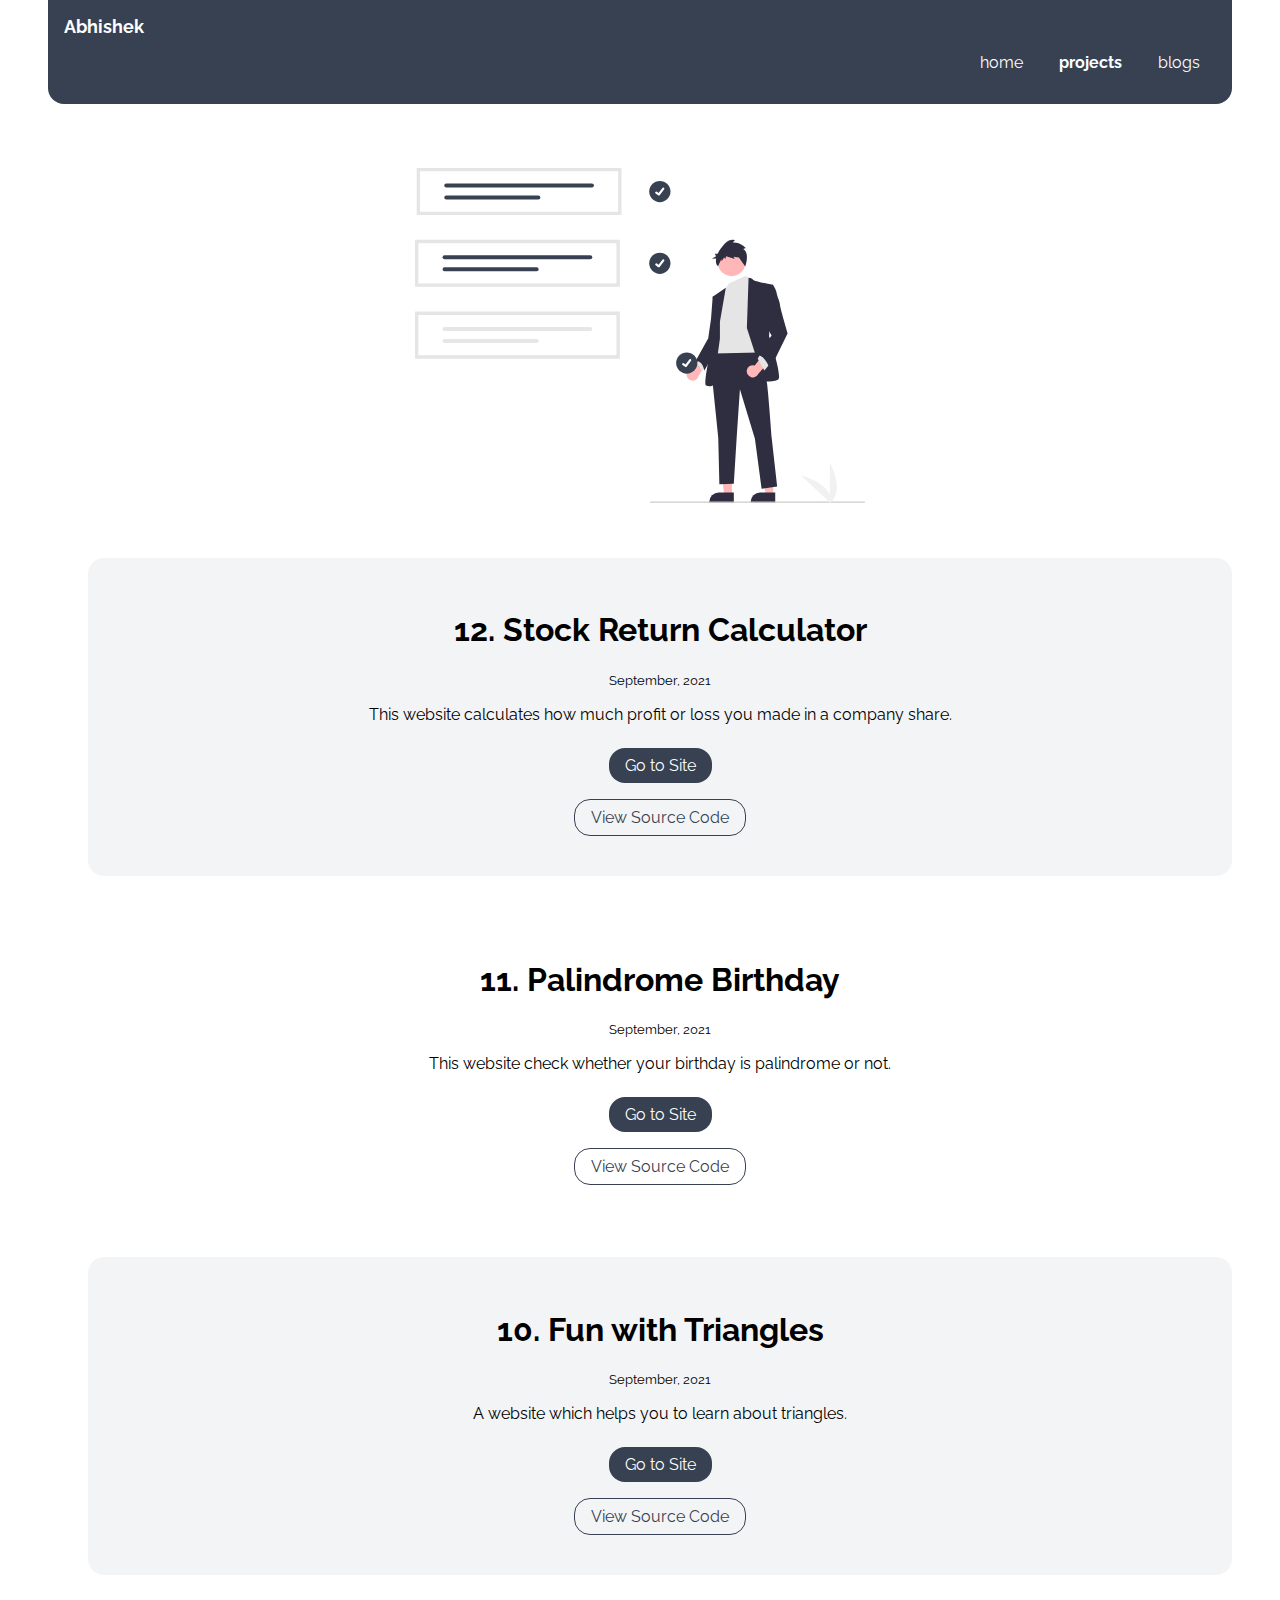
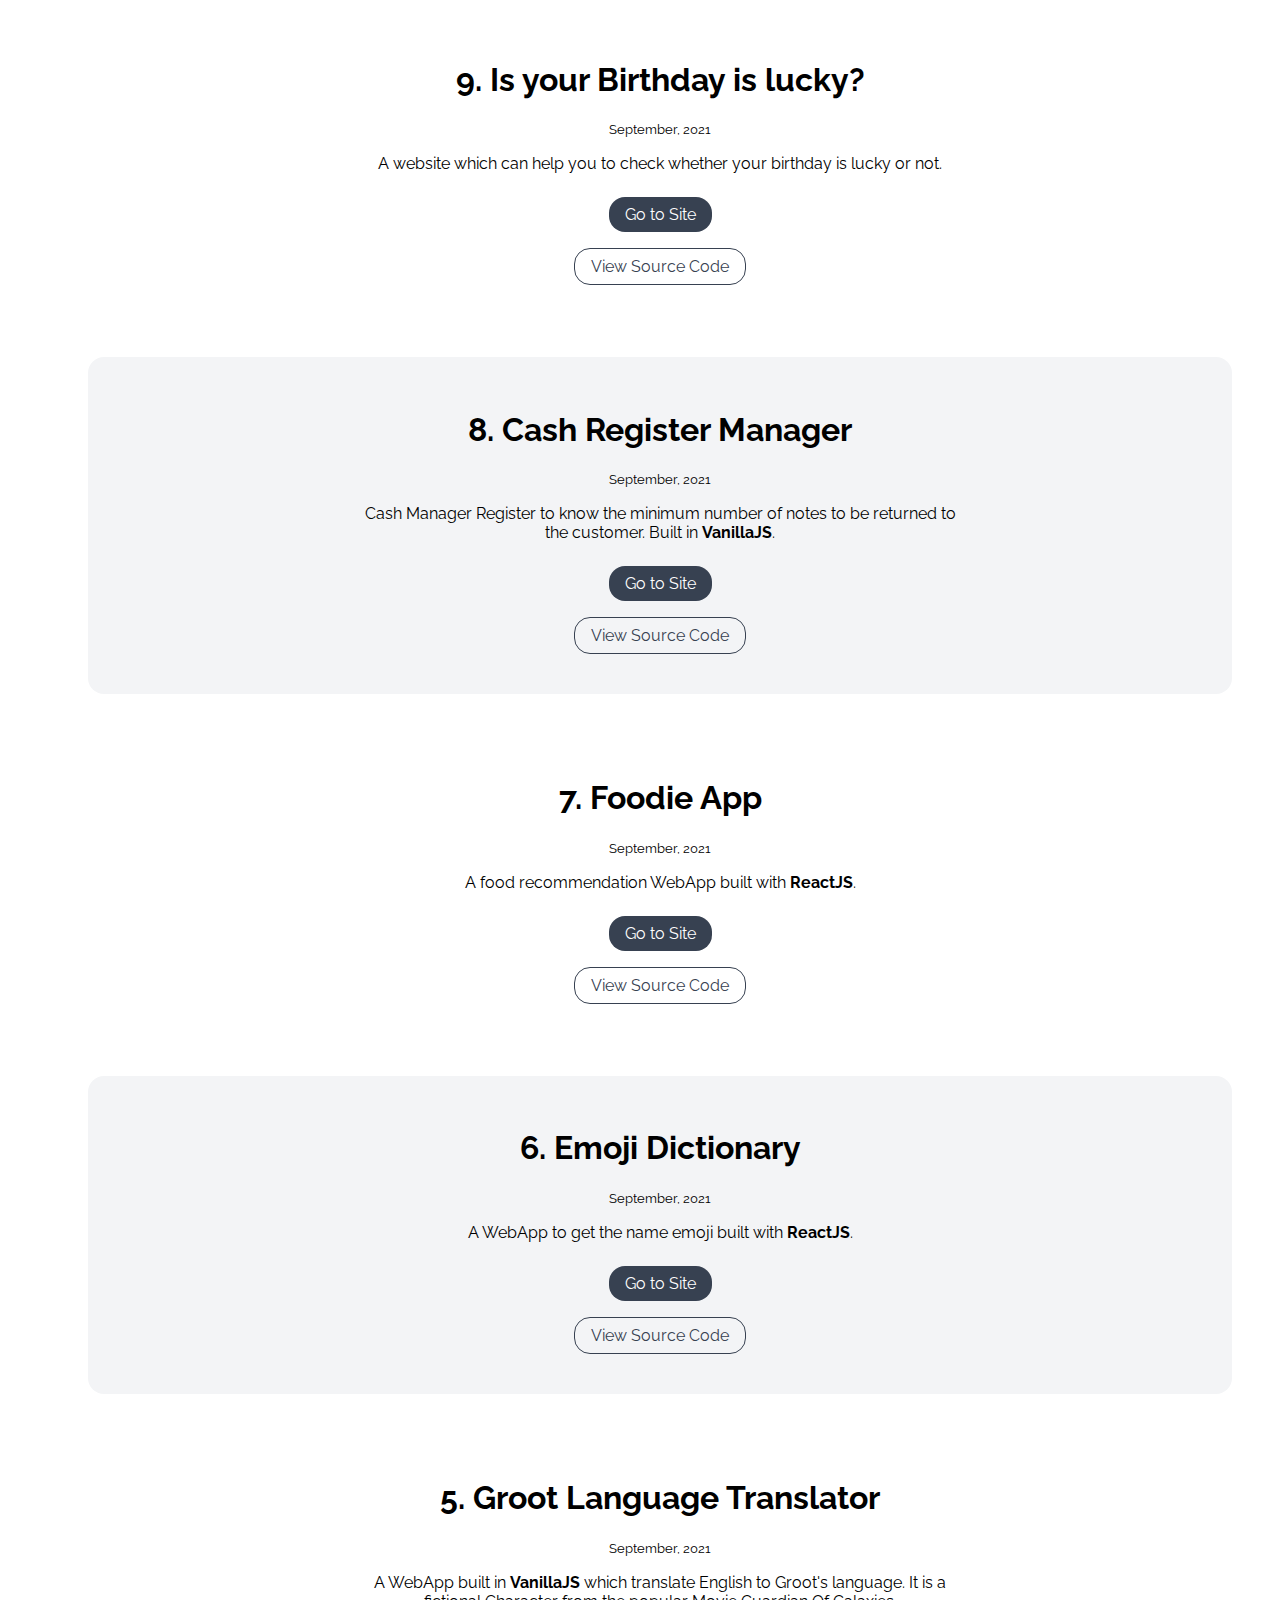
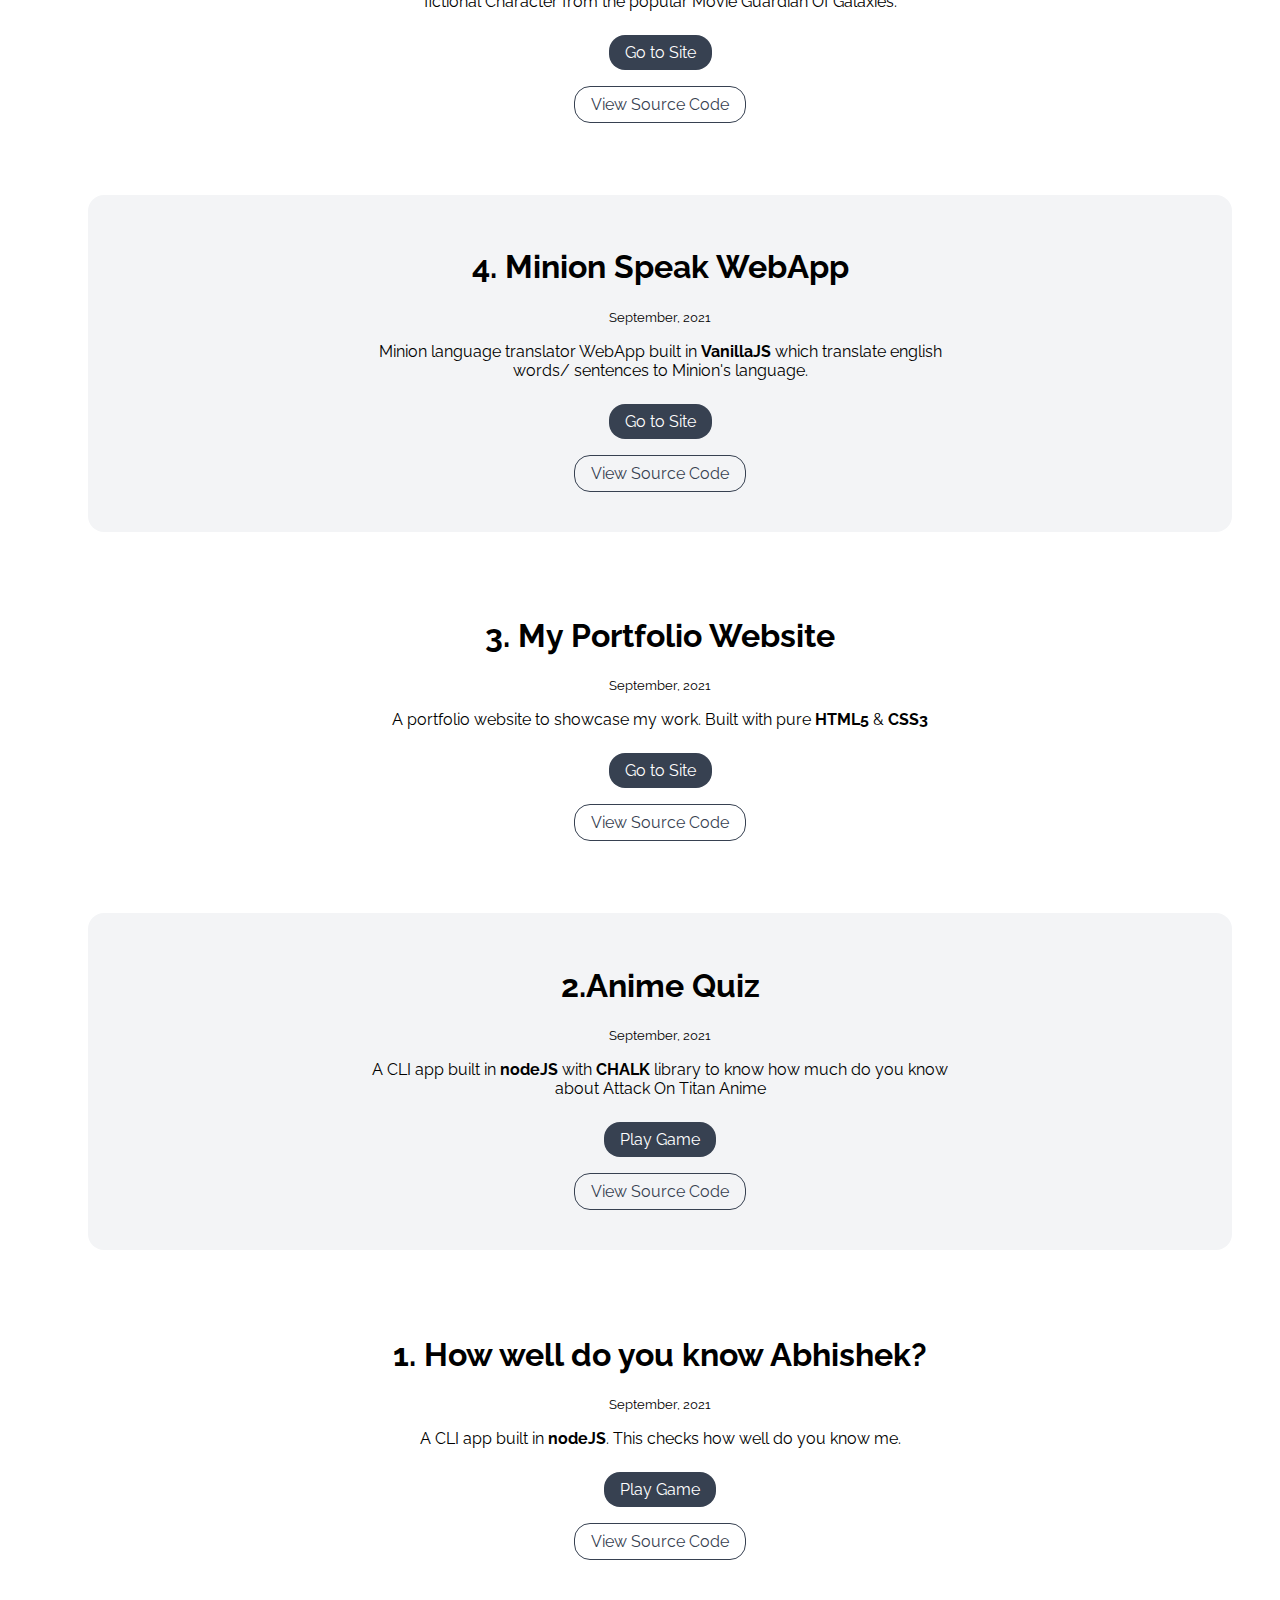
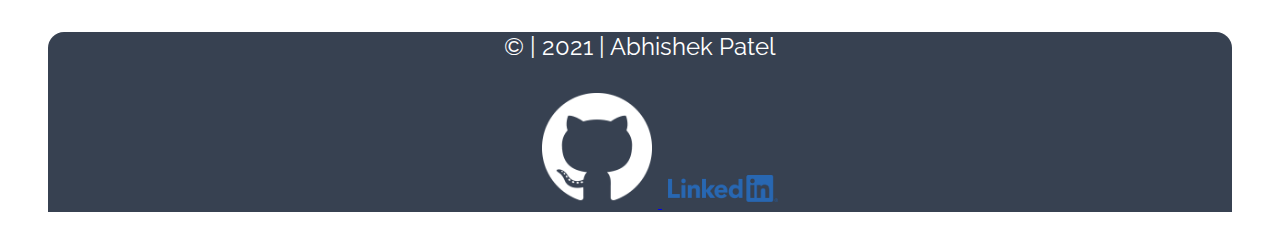
==== projects.html @ e3618ede "initial commit" ====
<!DOCTYPE html>
<html lang="en">


    <head>
        <meta charset="UTF-8">
      
        <meta http-equiv="X-UA-Compatible" content="IE=edge">
        <meta name="viewport" content="width=device-width, initial-scale=1.0">
    
      
        <link rel="icon" href="/images/Myname.png" type="image/icon type" >
    
        <title>home | Abhishek Patel</title>
        <link href="styles.css" rel="stylesheet">
    </head>
<body>

    <nav class="navigation container">
        <div>
            <a class="nav-brand" href="index.html">Abhishek</a>
        </div>
        <ul class="list-non-bullet nav-pills">
            <li class="list-item-inline">
                <a class="link" href="/">home</a>
            </li>
            <li class="list-item-inline">
                <a class="link link-active" href="/projects.html">projects</a>
            </li>
            <li class="list-item-inline">
                <a class="link" href="/blogs.html">blogs</a>
            </li>
        </ul>
    </nav>

    <header class="hero">
        <img class="projects-img" src="/images/projects.svg" alt="projects" />
    </header>

    <main>
        <ul class="list-non-bullet">

            <li>
                <section class="section ow">
                    <div class="container centered-container">
                        <h1>12. Stock Return Calculator</h1>
                        <small>September, 2021</small>
                        <p>
                            This website calculates how much profit or loss you made in a company share. 
                        </p>

                        <a class="link link-primary" href="https://stock-market-1.netlify.app/" target="_blank">Go to Site</a>
                        <br>
                        <a class="link link-secondary" href="https://github.com/abhi784pat/Stock-Profit-And-Loss.git" target="_blank">View Source Code</a>

                    </div>
                </section>
            </li>

            <li>
                <section class="section">
                    <div class="container centered-container">

                        <h1>11. Palindrome Birthday</h1>
                        <small>September, 2021</small>
                        <p>
                            This website check whether your birthday is palindrome or not.
                        </p>

                        <a class="link link-primary" href="https://palindrome-birthday-2.netlify.app/" target="_blank">Go to Site</a>
                        <br>
                        <a class="link link-secondary" href="https://github.com/abhi784pat/Palindrome-Birthday.git" target="_blank">View Source Code</a>

                    </div>
                </section>
            </li>

            <li>
                <section class="section ow">
                    <div class="container centered-container">
                        <h1>10. Fun with Triangles</h1>
                        <small>September, 2021</small>
                        <p>
                            A website which helps you to learn about triangles. 
                        </p>

                        <a class="link link-primary" href="https://fun-with-triangle-1.netlify.app/angle/angles.html" target="_blank">Go to Site</a>
                        <br>
                        <a class="link link-secondary" href="https://github.com/abhi784pat/Fun-with-triangle.git" target="_blank">View Source Code</a>

                    </div>
                </section>
            </li>

            <li>
                <section class="section">
                    <div class="container centered-container">

                        <h1>9. Is your Birthday is lucky?</h1>
                        <small>September, 2021</small>
                        <p>
                            A website which can help you to check whether your birthday is lucky or not.
                        </p>

                        <a class="link link-primary" href="https://lucky-birthday-1.netlify.app/" target="_blank">Go to Site</a>
                        <br>
                        <a class="link link-secondary" href="https://github.com/abhi784pat/isyour-Birthday-Lucky.git" target="_blank">View Source Code</a>

                    </div>
                </section>
            </li>

            <li>
                <section class="section ow">
                    <div class="container centered-container">
                        <h1>8. Cash Register Manager</h1>
                        <small>September, 2021</small>
                        <p>
                            Cash Manager Register to know the minimum number of notes to be returned to the customer. Built in <strong>VanillaJS</strong>. 
                        </p>

                        <a class="link link-primary" href="https://cashregister-1.netlify.app/" target="_blank">Go to Site</a>
                        <br>
                        <a class="link link-secondary" href="https://github.com/abhi784pat/Cash-Register.git" target="_blank">View Source Code</a>

                    </div>
                </section>
            </li>

            <li>
                <section class="section">
                    <div class="container centered-container">

                        <h1>7. Foodie App</h1>
                        <small>September, 2021</small>
                        <p>
                            A food recommendation WebApp built with <strong>ReactJS</strong>.
                        </p>

                        <a class="link link-primary" href="https://c0nkf.csb.app/" target="_blank">Go to Site</a>
                        <br>
                        <a class="link link-secondary" href="https://github.com/abhi784pat/Mark-9-Foodie-App.git" target="_blank">View Source Code</a>

                    </div>
                </section>
            </li>

            <li>
                <section class="section ow">
                    <div class="container centered-container">
                        <h1>6.  Emoji Dictionary</h1>
                        <small>September, 2021</small>
                        <p>
                            A WebApp to get the name  emoji built with <strong>ReactJS</strong>.
                        </p>

                        <a class="link link-primary" href="https://4l6ob.csb.app/" target="_blank">Go to Site</a>
                        <br>
                        <a class="link link-secondary" href="https://github.com/abhi784pat/mark8-emojipedia.git" target="_blank">View Source Code</a>

                    </div>
                </section>
            </li>

            <li>
                <section class="section">
                    <div class="container centered-container">

                        <h1>5. Groot Language Translator</h1>
                        <small>September, 2021</small>
                        <p>
                            A WebApp built in <strong>VanillaJS</strong> which translate English to Groot's language. It is a fictional Character from the popular Movie Guardian Of Galaxies.
                        </p>

                        <a class="link link-primary" href="https://groottalk-1.netlify.app/" target="_blank">Go to Site</a>
                        <br>
                        <a class="link link-secondary" href="https://github.com/abhi784pat/GrootTalk.git" target="_blank">View Source Code</a>

                    </div>
                </section>
            </li>

            <li>
                <section class="section ow">
                    <div class="container centered-container">
                        <h1>4. Minion Speak WebApp</h1>
                        <small>September, 2021</small>
                        <p>
                            Minion language translator WebApp built in <strong>VanillaJS</strong> which translate english words/ sentences to Minion's language.
                        </p>

                        <a class="link link-primary" href="https://bananatalk-1.netlify.app/" target="_blank">Go to Site</a>
                        <br>
                        <a class="link link-secondary" href="https://github.com/abhi784pat/MinionTalk.git" target="_blank">View Source Code</a>

                    </div>
                </section>
            </li>

            <li>
                <section class="section">
                    <div class="container centered-container">

                        <h1>3. My Portfolio Website</h1>
                        <small>September, 2021</small>
                        <p>
                            A portfolio website to showcase my work. Built with pure <strong>HTML5</strong> &
                            <strong>CSS3</strong>
                        </p>

                        <a class="link link-primary" href="">Go to Site</a>
                        <br>
                        <a class="link link-secondary" href="" target="_blank">View Source Code</a>

                    </div>
                </section>
            </li>

            <li>
                <section class="section ow">
                    <div class="container centered-container">
                        <h1>2.Anime Quiz</h1>
                        <small>September, 2021</small>
                        <p>
                            A CLI app built in <strong>nodeJS</strong> with <strong>CHALK</strong> library to know how
                            much
                            do you know about Attack On Titan Anime
                        </p>

                        <a class="link link-primary"
                            href="https://replit.com/@ABHISHEKPatel13/Mark-2-Quiz-App#index.js" target="_blank">Play Game</a>
                        <br>
                        <a class="link link-secondary" href="https://github.com/abhi784pat/Mark-2-Quiz-App.git" target="_blank">View Source Code</a>

                    </div>
                </section>
            </li>

            <li>
                <section class="section">
                    <div class="container centered-container">

                        <h1>1. How well do you know Abhishek?</h1>
                        <small>September, 2021</small>
                        <p>
                            A CLI app built in <strong>nodeJS</strong>. This checks how well do you know me.
                        </p>

                        <a class="link link-primary"
                            href="https://replit.com/@ABHISHEKPatel13/Mark-1-About-Me#index.js" target="_blank">Play
                            Game</a>
                        <br>
                        <a class="link link-secondary" href="https://github.com/abhi784pat/Mark-1-About-Me.git" target="_blank">View Source Code</a>

                    </div>
                </section>
            </li>
        </ul>

    </main>

    <footer>
        <p>© | 2021 | Abhishek Patel</p>
        <ul class="footer-list">
          <li>
            <a class="links" href="https://github.com/abhi784pat" target="_blank">
              <img src="images/github.png" alt="github" />
            </a>
          </li>
          <li>
            <a class="links" href="https://www.linkedin.com/in/abhishek-patel-7180321b9/" target="_blank">
              <img src="images/LI-Logo.png" alt="linkedin" />
            </a>
          </li>
          
         
         
          </li>
        </ul>
      </footer>


</body>

</html>
---- styles.css ----
@import url('https://fonts.googleapis.com/css2?family=Raleway:wght@400;700&display=swap');

:root {
    --primary-color: #374151;
    --off-white: #F3F4F6;
    --dark-grey: #9CA3AF;
}

body {
    font-family: 'Raleway', sans-serif;
    margin: 0 3rem;
}

hr {
    margin: 2rem 0rem;
}

.container {
    padding: 0rem 1rem;
}

.centered-container {
    max-width: 600px;
    margin: auto;
    text-align: center;
}

.link {
    padding: 0.5rem 1rem;

}

.link-primary {
    background-color: var(--primary-color);
    border-radius: 1rem;
    color: white;
    display: inline-block;
    margin: 0.5rem;
    text-decoration: none;

}

.link-secondary {
    color: var(--primary-color);
    border-radius: 1rem;
    border: 1px solid var(--primary-color);
    display: inline-block;
    margin: 0.5rem;
    text-decoration: none;
}

.list-non-bullet {
    list-style: none;
}

.list-item-inline {
    display: inline-block;
}

.navigation {
    background-color: var(--primary-color);
    color: white;
    padding: 1rem;
    border-bottom-left-radius: 1rem;
    border-bottom-right-radius: 1rem;

}

.navigation .link {
    color: white;
    text-decoration: none;
}

.navigation .nav-brand {
    font-weight: bold;
    font-size: 1.1rem;
    color: white;
    text-decoration: none;
}

.navigation .nav-pills {
    text-align: right;
}

.navigation .link-active {
    font-weight: bold;
}

.hero {
    padding: 2rem;
    display: flex;
    flex-wrap: wrap;
    justify-content: center;
}

.hero .hero-img {
    max-width: 400px;
    display: block;
    margin: 3rem;
    width: 100%;
}

.hero .projects-img {
    max-width: 450px;
    padding-top: 2rem;
    display: block;
    margin-left: auto;
    margin-right: auto;
    width: 100%;
}

.hero .blogs-img {
    max-width: 375px;
    padding-top: 2rem;
    display: block;
    margin-left: auto;
    margin-right: auto;
    width: 100%;
}

.hero .hero-heading {
    padding: 3rem;
    color: var(--dark-grey);
    font-size: 3rem;
    margin: 4rem;
}

.section {
    padding: 2rem;
    margin-bottom: 2rem;
    border-radius: 1rem;
}

.section h1 {
    text-align: center;
}

.ow {
    background-color: var(--off-white);
}

footer {
    background-color: var(--primary-color);
    text-align: center;
    border-top-left-radius: 1rem;
    border-top-right-radius: 1rem;
}

footer p {
    color: #fff;
    font-size: x-large;
    text-align: center;
}

.footer-list {
    margin: 1rem;
}

a,
img,
li {
    display: inline;
}

img {
    width: 110px;
    padding: 0.4rem;
}

.iconify {
    font-size: 40px;
    margin: 0 1rem;
    color: #FFFFFF;
}

@media screen and (max-width: 800px) {

    .hero .hero-heading {
        padding: 1rem;
        margin: 2rem;
    }

    .hero .hero-img {
        margin: 1rem;
        max-width: 350px;
    }

    .hero .projects-img {
        max-width: 400px;
    }

    .hero .blogs-img {
        max-width: 300px;
    }
}

@media screen and (max-width: 414px) {

    body {
        margin: 0 25px;
    }

    .navigation ul a {
        padding: 0.5rem;
    }

    .hero .hero-heading {
        margin: 0;
        font-size: 2rem;
    }

    main ul {
        padding-inline-start: 0;
    }

    .footer i {
        font-size: 2rem;
        margin: 0.8rem;
    }

    .iconify {
        font-size: 26px;
        margin: 0 0.8rem;
    }
}

@media screen and (max-width: 375px) {

    .hero .hero-heading {
        font-size: 27px;
    }

    .footer i {
        margin: 0.6rem;
    }

    .iconify {
        margin: 0 0.6rem;
    }
}

@media screen and (max-width: 320px) {

    .navigation ul {
        padding-inline-start: 0;
    }

    .hero .hero-heading {
        padding: 2px;
        font-size: 26px;
    }
}
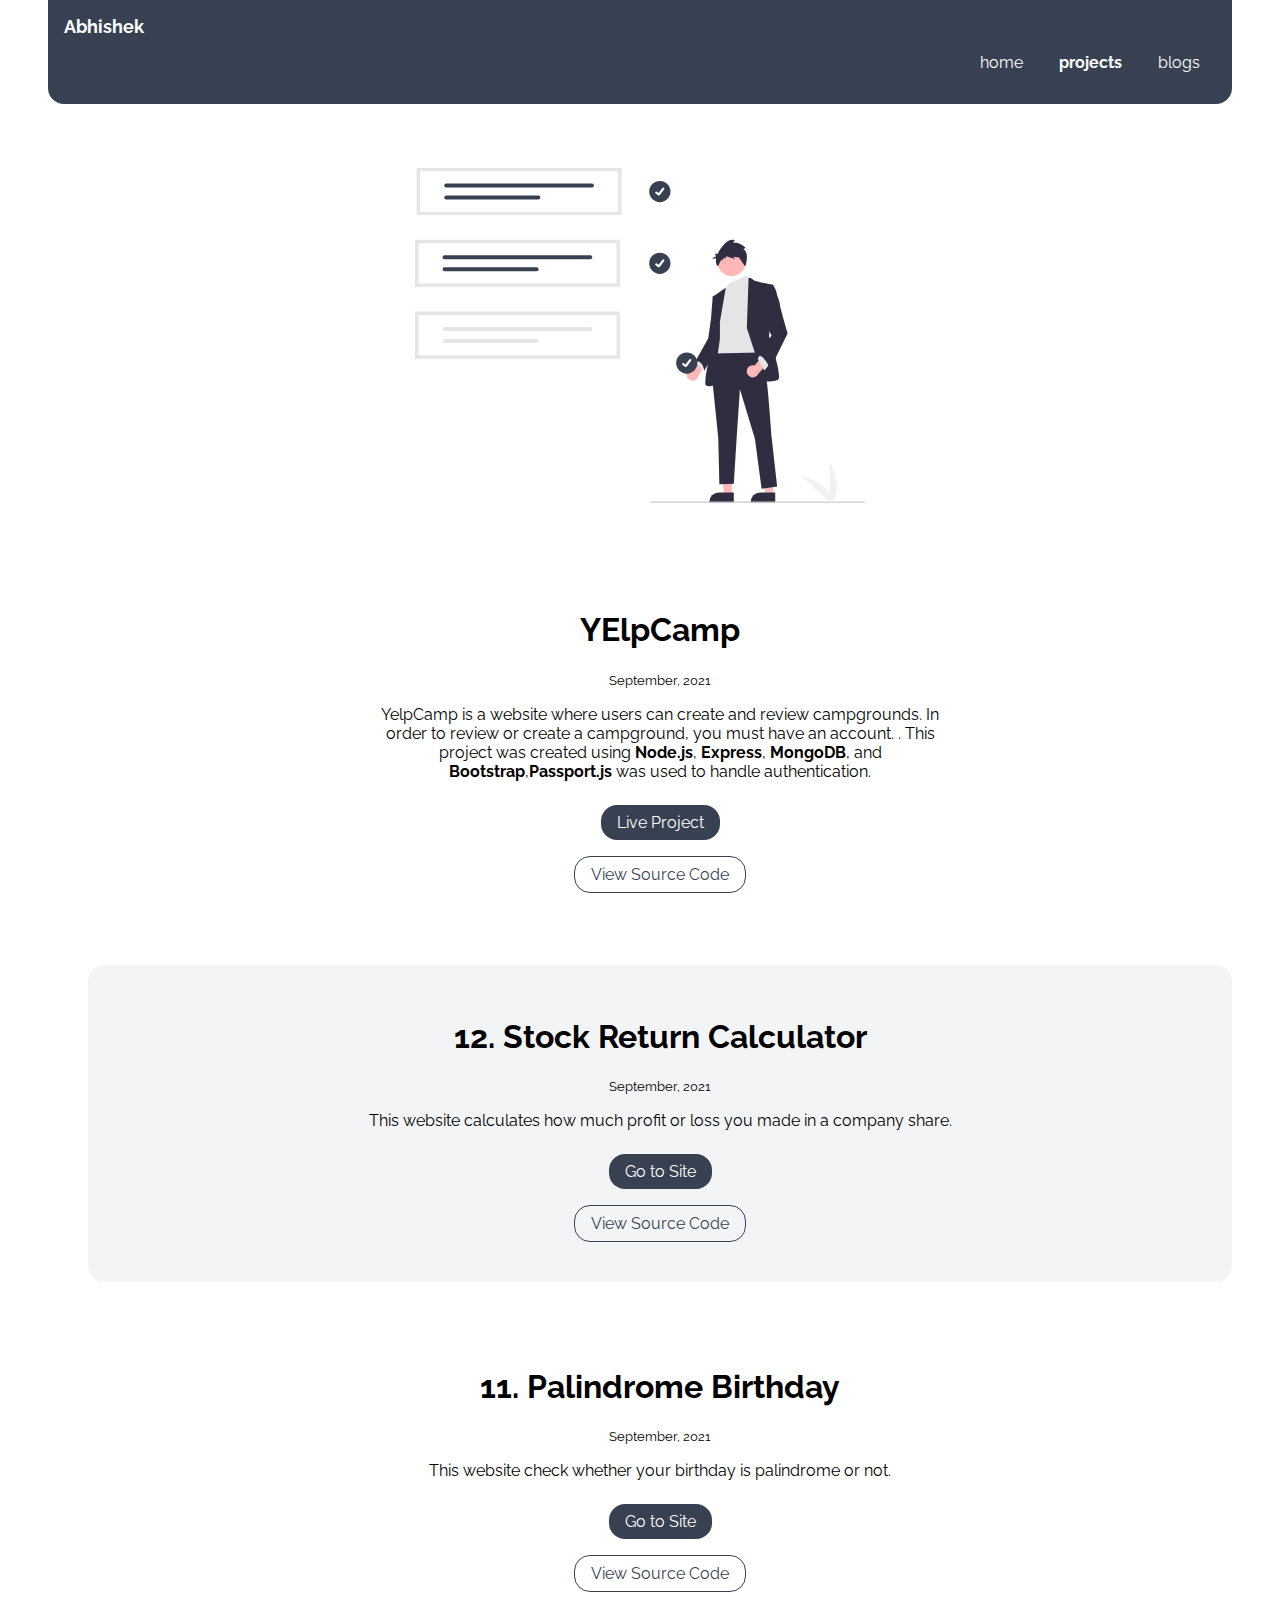
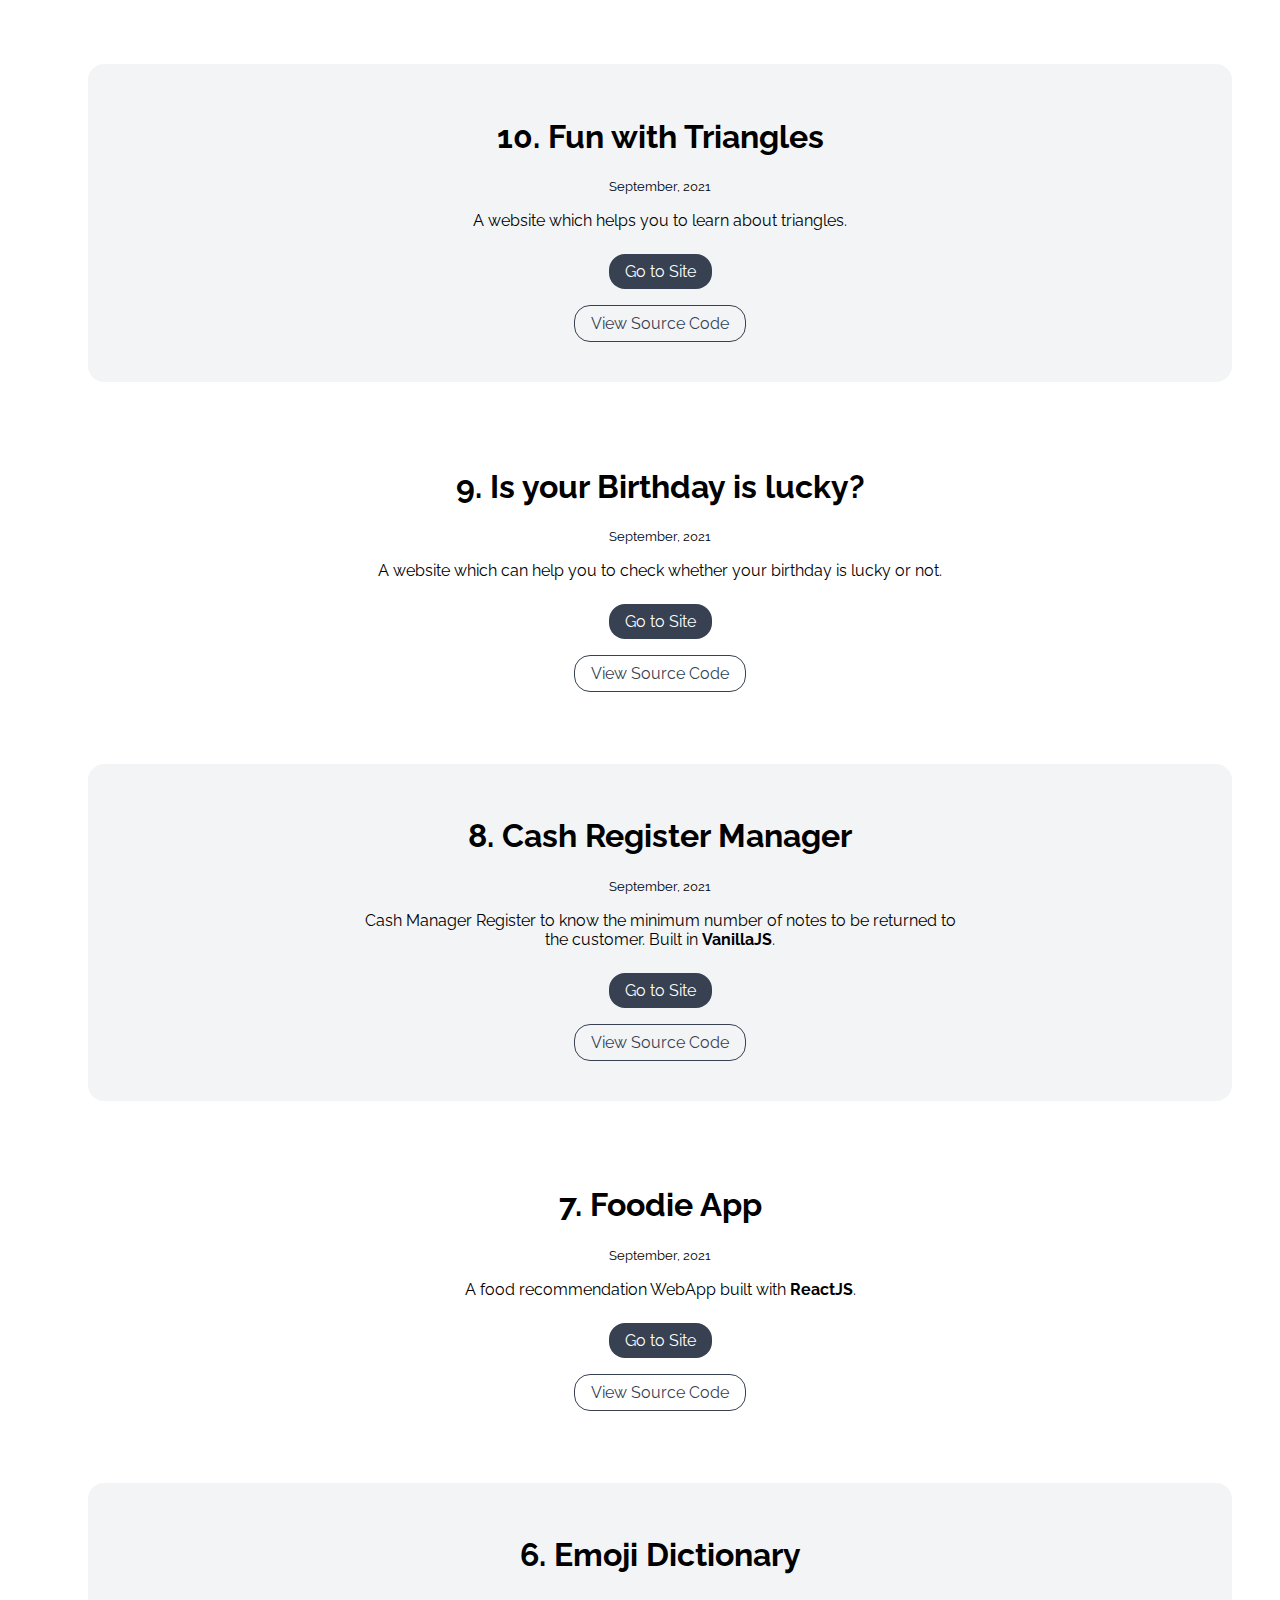
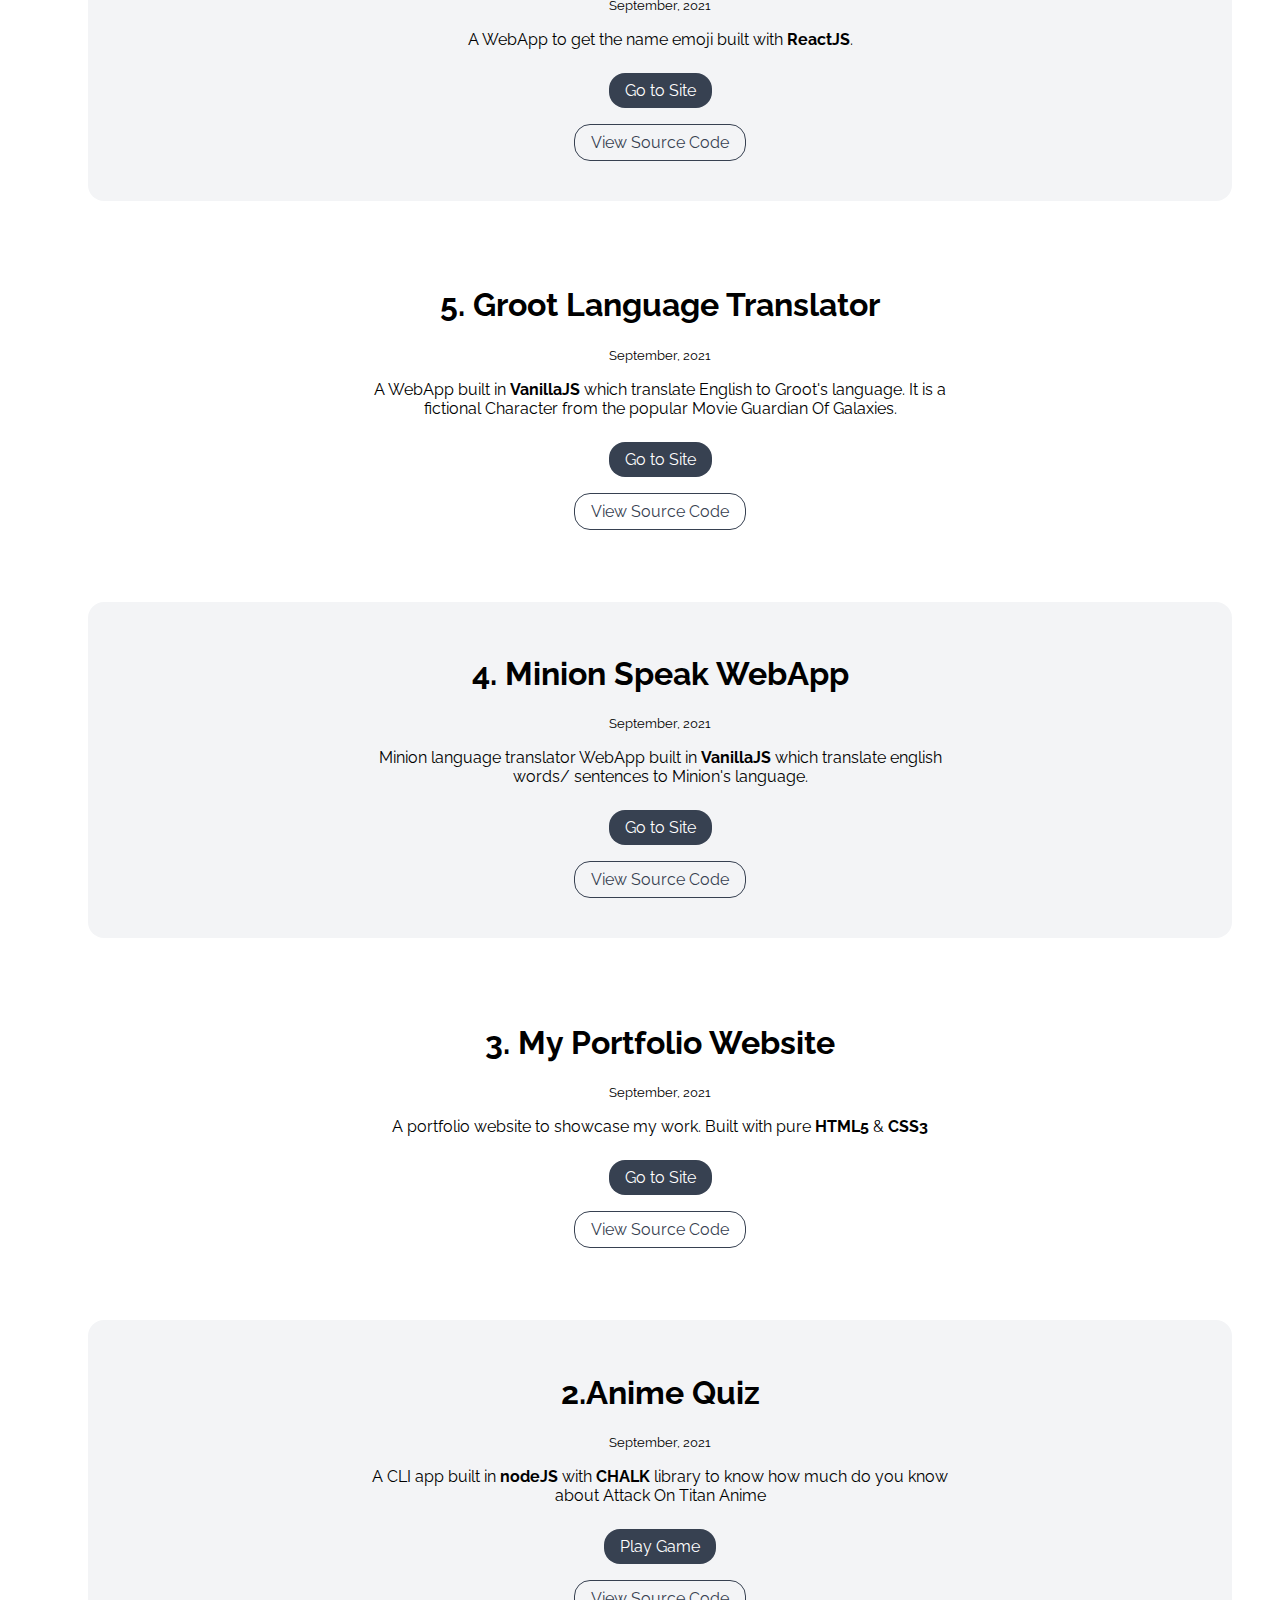
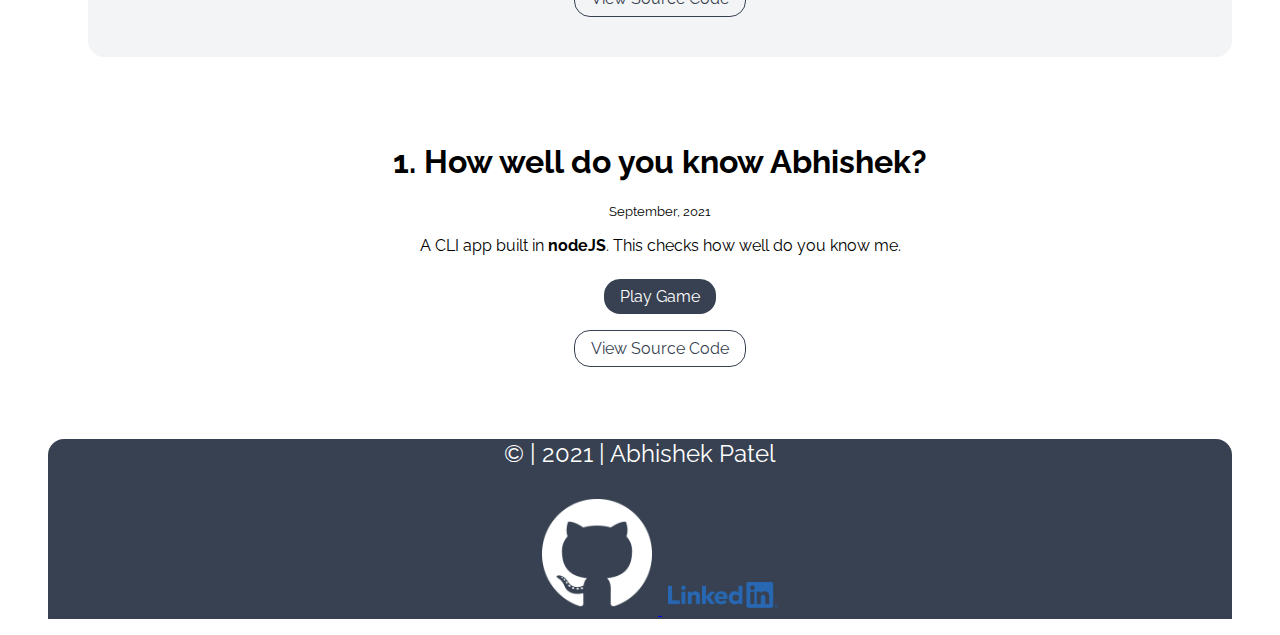
==== commit 77dffecc: "new Project" ====
--- a/projects.html
+++ b/projects.html
@@ -39,6 +39,29 @@
 
     <main>
         <ul class="list-non-bullet">
+            <li>
+                <section class="section">
+                    <div class="container centered-container">
+
+                        <h1>YElpCamp</h1>
+                        <small>September, 2021</small>
+                        <p>
+                            YelpCamp is a website where users can create and review campgrounds. In order to review or create a
+                            campground, you must have an account. . This project was created using <strong>Node.js</strong>, <strong>Express</strong>,<strong> MongoDB</strong>, and
+                            <strong>Bootstrap</strong>,<strong>Passport.js</strong>  was used to handle authentication.
+                        </p>
+
+                        <a class="link link-primary"
+                            href="https://murmuring-shore-71703.herokuapp.com/campgrounds
+                            " target="_blank">Live Project
+                            </a>
+                        <br>
+                        <a class="link link-secondary" href="https://github.com/abhi784pat/Yelp-Camp.git
+                        " target="_blank">View Source Code</a>
+
+                    </div>
+                </section>
+            </li>
 
             <li>
                 <section class="section ow">
@@ -255,6 +278,7 @@
                     </div>
                 </section>
             </li>
+            
         </ul>
 
     </main>
